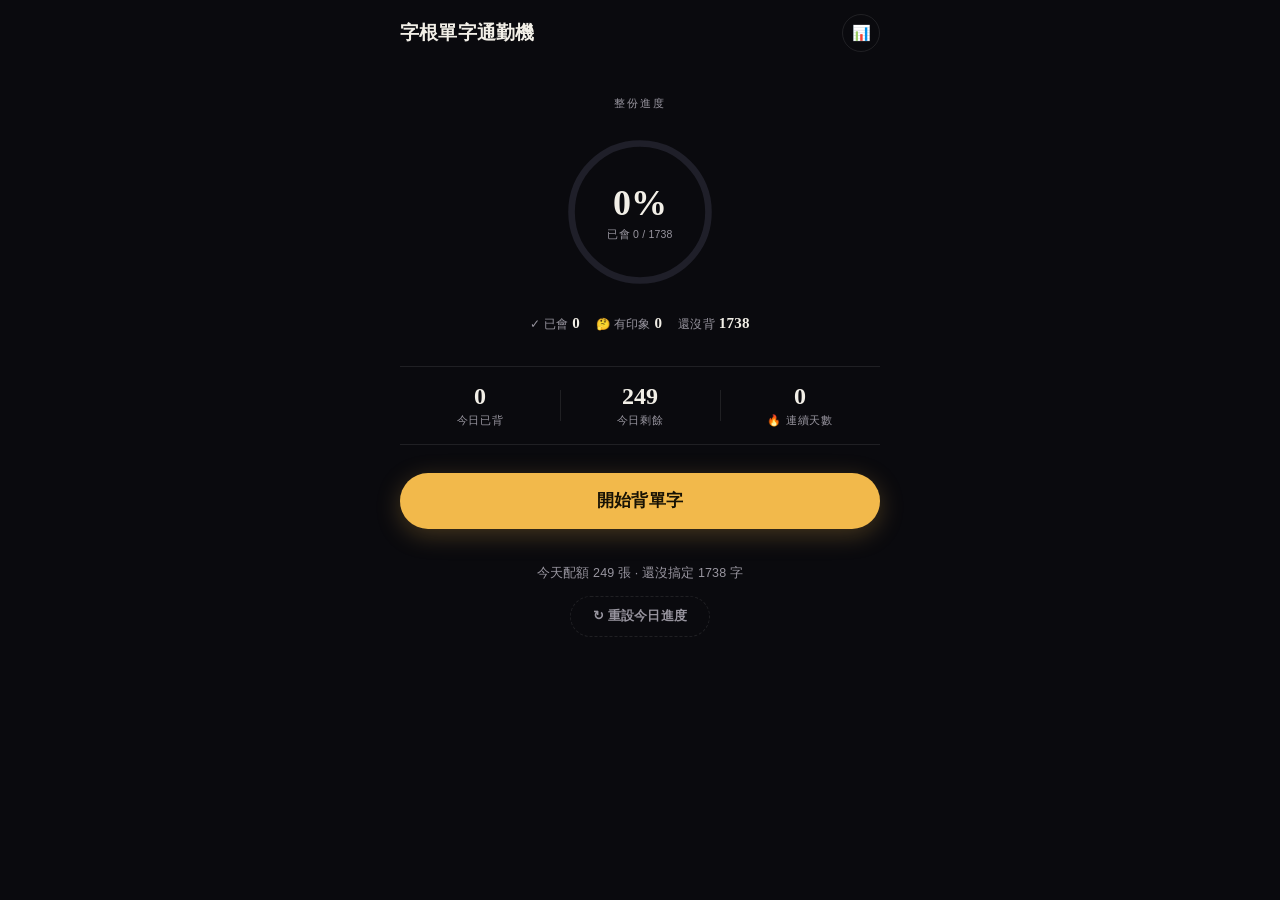
==== index.html @ 5669bf94 "背面版面回歸原本順序:字根→記憶法→意思→例句→同義詞 上兩個 commit(5f24b6f、8478c46)把例句挪到意思前面想做「先猜再看」, 但改完使用者覺得版面不好看,要求整個排版退回去。回退" ====
<!DOCTYPE html>
<html lang="zh-Hant">
<head>
<meta charset="UTF-8">
<meta name="viewport" content="width=device-width, initial-scale=1, viewport-fit=cover, maximum-scale=1">
<meta name="theme-color" content="#0f1115">
<title>字根單字通勤機</title>
<link rel="manifest" href="manifest.json">
<link rel="icon" href="icon-192.png">
<link rel="apple-touch-icon" href="apple-touch-icon.png">
<meta name="apple-mobile-web-app-capable" content="yes">
<meta name="apple-mobile-web-app-status-bar-style" content="black-translucent">
<meta name="apple-mobile-web-app-title" content="單字通勤機">
<link rel="stylesheet" href="style.css">
</head>
<body>

<div id="app">

  <!-- HOME -->
  <section id="view-home" class="view active">
    <header class="topbar">
      <div class="brand">字根單字通勤機</div>
      <button id="btn-stats" class="icon-btn" title="統計">📊</button>
    </header>

    <div class="home-hero">
      <div class="hero-label">整份進度</div>
      <div class="progress-ring-wrap">
        <svg viewBox="0 0 120 120" class="progress-ring">
          <circle cx="60" cy="60" r="52" class="ring-bg"/>
          <circle cx="60" cy="60" r="52" class="ring-fg2" id="ring-fg2"/>
          <circle cx="60" cy="60" r="52" class="ring-fg" id="ring-fg"/>
        </svg>
        <div class="ring-label">
          <div id="ring-pct">0%</div>
          <div class="ring-small" id="ring-count">已會 0 / 0</div>
        </div>
      </div>
      <div class="home-breakdown" id="home-breakdown"></div>
    </div>

    <div class="stat-row">
      <div class="stat-chip"><span id="stat-due">0</span><label>今日已背</label></div>
      <div class="stat-chip"><span id="stat-new">0</span><label>今日剩餘</label></div>
      <div class="stat-chip"><span id="stat-streak">0</span><label>🔥 連續天數</label></div>
    </div>

    <button id="btn-start-session" class="cta-btn">開始背單字</button>

    <div class="home-foot">
      <div class="home-quota-note" id="home-quota-note">—</div>
      <button id="btn-new-day" class="ghost-btn">↻ 重設今日進度</button>
    </div>
  </section>

  <!-- FLASHCARD SESSION -->
  <section id="view-session" class="view">
    <header class="topbar">
      <button id="btn-exit-session" class="icon-btn">✕</button>
      <div class="session-progress-mid">
        <div class="session-progress-bar"><div id="session-progress-fill"></div></div>
        <div class="session-progress-label">
          <span id="session-progress-count">0 / 0</span>
          <span id="session-progress-pct">0%</span>
        </div>
      </div>
      <button id="btn-session-settings" class="icon-btn" title="設定" aria-label="設定">
        <svg viewBox="0 0 24 24" width="15" height="15" fill="none" stroke="currentColor" stroke-width="2" stroke-linecap="round"><path d="M3.5 7h11M3.5 12h6M3.5 17h13"/><circle cx="18" cy="7" r="2.3"/><circle cx="13" cy="12" r="2.3"/><circle cx="20.5" cy="17" r="2.3"/></svg>
      </button>
    </header>

    <div id="session-panel" class="session-panel" hidden>
      <div class="sp-head">卡片</div>
      <div class="sp-row"><span class="sp-label">翻卡先看背面</span>
        <button id="panel-flip" class="switch" role="switch" aria-checked="false"><span class="switch-knob"></span></button></div>
      <div class="sp-divider"></div>
      <div class="sp-head">要出現的分類</div>
      <div class="sp-row"><span class="sp-label">還沒背</span>
        <button id="panel-show-new" class="switch" role="switch" aria-checked="true"><span class="switch-knob"></span></button></div>
      <div class="sp-row"><span class="sp-label">🤔 有印象</span>
        <button id="panel-show-impress" class="switch" role="switch" aria-checked="true"><span class="switch-knob"></span></button></div>
      <div class="sp-row"><span class="sp-label">✓ 已會</span>
        <button id="panel-show-known" class="switch" role="switch" aria-checked="false"><span class="switch-knob"></span></button></div>
    </div>

    <div class="card-stage">
      <div id="card-swiper">
      <div id="flashcard" class="flashcard">
        <div class="card-face card-front">
          <div class="card-word" id="card-word"></div>
          <div class="card-front-example" id="card-front-example"></div>
          <div class="card-hint">點卡片看解答 · 上滑看下一個</div>
        </div>
        <div class="card-face card-back">
          <div class="card-back-inner">
            <div class="card-word-row">
              <span class="card-word-small" id="card-word-back"></span>
              <button id="btn-speak" class="speak-mini" title="發音" aria-label="發音">
                <svg viewBox="0 0 24 24" aria-hidden="true"><path d="M4 9.5h3.2L12 5.2v13.6L7.2 14.5H4z"/><path d="M15.6 8.8a4.4 4.4 0 0 1 0 6.4M18.2 6.2a8 8 0 0 1 0 11.6"/></svg>
              </button>
            </div>
            <div class="card-root-back" id="card-root-back"></div>
            <div class="card-hook" id="card-mnemonic"></div>
            <div class="card-zh" id="card-zh"></div>
            <div class="card-section" id="card-example-wrap">
              <div class="card-label">例句</div>
              <div id="card-example" class="card-example"></div>
            </div>
            <div class="card-section" id="card-syn-wrap">
              <div class="card-label">同義詞</div>
              <div id="card-syn" class="card-syn"></div>
            </div>
          </div>
        </div>
      </div>
      </div>
      <div class="action-stack">
        <button id="btn-impress" class="action-btn" title="有印象,但不確定會不會忘"><span class="action-ico">🤔</span><span class="action-label">有印象</span></button>
        <button id="btn-archive" class="action-btn" title="已經會了"><span class="action-ico">✓</span><span class="action-label">已會</span></button>
      </div>
    </div>
  </section>

  <!-- SESSION COMPLETE -->
  <section id="view-done" class="view">
    <div class="done-stage">
      <div class="done-emoji">🎉</div>
      <div class="done-title">這回合完成！</div>
      <div class="done-stats" id="done-stats"></div>
      <button id="btn-done-next" class="cta-btn" style="display:none">繼續下一批</button>
      <button id="btn-done-home" class="secondary-btn" style="max-width:200px">回首頁</button>
    </div>
  </section>

  <!-- STATS -->
  <section id="view-stats" class="view">
    <header class="topbar">
      <button id="btn-exit-stats" class="icon-btn">✕</button>
      <div class="brand">統計</div>
      <div style="width:32px"></div>
    </header>
    <div class="stats-body">
      <div class="stats-grid" id="stats-grid"></div>

      <h3>單字卡要出現哪幾類</h3>
      <p class="stats-note">關掉的那一類背卡時不會出現，進度條的分母也只算開著的字。隨時可以再打開，分類不會消失。</p>
      <div class="setting-row">
        <div class="setting-text">
          <div class="setting-title">還沒背 <span class="tier-count" id="count-new">0</span></div>
          <div class="setting-sub">完全還沒記起來的字</div>
        </div>
        <button id="toggle-show-new" class="switch" role="switch" aria-checked="true"><span class="switch-knob"></span></button>
      </div>
      <div class="setting-row">
        <div class="setting-text">
          <div class="setting-title">🤔 有印象 <span class="tier-count" id="count-impress">0</span></div>
          <div class="setting-sub">短期記得，但不確定會不會忘</div>
        </div>
        <button id="toggle-show-impress" class="switch" role="switch" aria-checked="true"><span class="switch-knob"></span></button>
      </div>
      <div class="setting-row">
        <div class="setting-text">
          <div class="setting-title">✓ 已會 <span class="tier-count" id="count-known">0</span></div>
          <div class="setting-sub">已經穩了，平常不用再看</div>
        </div>
        <button id="toggle-show-known" class="switch" role="switch" aria-checked="false"><span class="switch-knob"></span></button>
      </div>

      <h3>單字搜尋・改分類</h3>
      <p class="stats-note">打單字、中文意思或字根都可以找。點右邊的標籤改分類。</p>
      <input type="search" id="word-search" class="sync-input" placeholder="搜尋單字 / 中文 / 字根" style="width:100%;margin:10px 0 12px;">
      <div class="tier-filter" id="tier-filter">
        <button class="tier-chip active" data-tier="all">全部</button>
        <button class="tier-chip" data-tier="3">還沒背</button>
        <button class="tier-chip" data-tier="2">🤔 有印象</button>
        <button class="tier-chip" data-tier="1">✓ 已會</button>
      </div>
      <div id="search-list" class="archived-list"></div>

      <h3>偏好設定</h3>
      <div class="setting-row">
        <div class="setting-text">
          <div class="setting-title">卡片預設看背面</div>
          <div class="setting-sub">開啟後翻卡直接看到中文/定義，不用先點正面</div>
        </div>
        <button id="toggle-default-flip" class="switch" role="switch" aria-checked="false"><span class="switch-knob"></span></button>
      </div>
      <div class="setting-row">
        <div class="setting-text">
          <div class="setting-title">隨機順序</div>
          <div class="setting-sub">複習輪建議開啟：打亂出卡順序，避免靠「上一張是什麼」的位置記憶</div>
        </div>
        <button id="toggle-shuffle" class="switch" role="switch" aria-checked="false"><span class="switch-knob"></span></button>
      </div>

      <h3>跨裝置同步</h3>
      <p class="stats-note" id="sync-status">尚未連接。連接後手機和電腦會自動同步同一份進度。</p>
      <div id="sync-connect-box">
        <p class="stats-note">
          用你的 GitHub 帳號建立一個私人 Gist 當作同步空間：
          <a href="https://github.com/settings/tokens/new?description=LilyGRE%20Vocab%20Sync&scopes=gist" target="_blank" rel="noopener">點此建立權限僅限「gist」的 Token</a>，
          複製後貼在下面。
        </p>
        <div class="backup-row">
          <input type="password" id="sync-token-input" placeholder="貼上 GitHub Token（ghp_ 開頭）" class="sync-input">
          <button id="btn-sync-connect" class="secondary-btn">連接</button>
        </div>
      </div>
      <div id="sync-connected-box" style="display:none">
        <div class="backup-row">
          <button id="btn-sync-now" class="secondary-btn">🔄 立即同步</button>
          <button id="btn-sync-disconnect" class="secondary-btn">中斷連接</button>
        </div>
      </div>

      <h3>資料備份</h3>
      <p class="stats-note">沒連同步的話，進度只存在這個瀏覽器裡，換裝置前記得匯出備份。</p>
      <div class="backup-row">
        <button id="btn-export" class="secondary-btn">⬇️ 匯出進度</button>
        <button id="btn-import" class="secondary-btn">⬆️ 匯入進度</button>
        <input type="file" id="import-file" accept="application/json" hidden>
      </div>
      <button id="btn-reset" class="danger-btn">重置背誦進度（已會／有印象的分類不受影響）</button>
      <button id="btn-undo-reset" class="secondary-btn" style="display:none;margin-top:10px;">↩️ 復原上次重置</button>
    </div>
  </section>

</div>

<script src="data.js"></script>
<script src="app.js"></script>
<script>
if ('serviceWorker' in navigator) {
  window.addEventListener('load', () => {
    navigator.serviceWorker.register('sw.js').then((reg) => {
      // 每次開啟/回到前景都主動問一次「有沒有新版」,不要只靠瀏覽器自己的排程
      reg.update();
      document.addEventListener('visibilitychange', () => {
        if (document.visibilityState === 'visible') reg.update();
      });
    });
  });
  // 新的 service worker 一接管,代表已經有新版本了 —— 直接重新整理一次,
  // 讓使用者不用自己搞懂快取問題,永遠自動拿到最新版。
  let refreshedForNewSW = false;
  navigator.serviceWorker.addEventListener('controllerchange', () => {
    if (refreshedForNewSW) return;
    refreshedForNewSW = true;
    window.location.reload();
  });
}
</script>
</body>
</html>
---- style.css ----
/* ============================================================
   單字通勤機 — Editorial Dark 設計
   全螢幕滿版、襯線大字、暖金單一主色、極簡層次
   ============================================================ */
:root{
  --bg:#0a0a0e;
  --surface:#16161d;
  --surface2:#1f1f29;
  --hairline:rgba(255,255,255,.09);
  --ink:#f2efe7;
  --ink-dim:#98959f;
  --gold:#f2b94b;
  --gold-deep:#d99a26;
  --gold-soft:rgba(242,185,75,.13);
  --sage:#8fd6a8;
  --coral:#ff6d5e;
  --danger:#ff6d5e;
  --serif:ui-serif,"New York",Georgia,"Songti TC",serif;
  --sans:-apple-system,BlinkMacSystemFont,"PingFang TC","Helvetica Neue",Arial,sans-serif;
  --safe-top:env(safe-area-inset-top,0px);
  --safe-bottom:env(safe-area-inset-bottom,0px);
}
*{box-sizing:border-box;-webkit-tap-highlight-color:transparent;}
html,body{
  margin:0;padding:0;height:100%;
  background:var(--bg);
  color:var(--ink);
  font-family:var(--sans);
  overscroll-behavior:none;
  user-select:none;
}
#app{max-width:520px;margin:0 auto;min-height:100vh;display:flex;flex-direction:column;}

.view{display:none;flex-direction:column;flex:1;min-height:100vh;padding-bottom:calc(14px + var(--safe-bottom));}
.view.active{display:flex;}

/* ---------- 通用 ---------- */
.topbar{
  display:flex;align-items:center;justify-content:space-between;
  padding:calc(14px + var(--safe-top)) 20px 10px;
  gap:12px;
}
.brand{font-family:var(--serif);font-weight:700;font-size:19px;letter-spacing:.01em;}
.icon-btn{
  background:none;border:1px solid var(--hairline);color:var(--ink);
  width:38px;height:38px;border-radius:50%;font-size:15px;
  display:flex;align-items:center;justify-content:center;cursor:pointer;flex-shrink:0;
}
.icon-btn:active{background:var(--surface2);transform:scale(.92);}
.icon-btn svg{display:block;}

/* ---------- 首頁 ---------- */
.home-hero{display:flex;flex-direction:column;align-items:center;padding:34px 24px 8px;text-align:center;}
.hero-label{font-size:11px;color:var(--ink-dim);letter-spacing:.18em;text-transform:uppercase;margin-bottom:22px;}

.progress-ring-wrap{position:relative;width:158px;height:158px;}
.progress-ring{width:158px;height:158px;transform:rotate(-90deg);}
.ring-bg{fill:none;stroke:var(--surface2);stroke-width:5;}
.ring-fg,.ring-fg2{fill:none;stroke-width:5;stroke-linecap:round;
  stroke-dasharray:326.7256;stroke-dashoffset:326.7256;transition:stroke-dashoffset .6s cubic-bezier(.2,.8,.3,1);}
.ring-fg{stroke:var(--gold);}
.ring-fg2{stroke:rgba(242,185,75,.32);}          /* 已會 + 有印象 的外圈 */
.ring-label{position:absolute;inset:0;display:flex;flex-direction:column;align-items:center;justify-content:center;}
#ring-pct{font-family:var(--serif);font-size:36px;font-weight:700;}
.ring-small{font-size:10.5px;color:var(--ink-dim);margin-top:4px;letter-spacing:.02em;font-variant-numeric:tabular-nums;}

.home-breakdown{
  display:flex;flex-wrap:wrap;justify-content:center;gap:8px 16px;
  margin-top:24px;font-size:11.5px;color:var(--ink-dim);letter-spacing:.02em;
}
.home-breakdown span{white-space:nowrap;}
.home-breakdown b{font-family:var(--serif);font-size:15px;font-weight:700;color:var(--ink);margin-left:4px;}

.home-foot{padding:24px 20px 10px;text-align:center;}
.home-quota-note{font-size:12.5px;color:var(--ink-dim);margin-bottom:14px;letter-spacing:.01em;}

.stat-row{
  display:flex;margin:26px 20px 4px;padding:16px 0;
  border-top:1px solid var(--hairline);border-bottom:1px solid var(--hairline);
}
.stat-chip{flex:1;text-align:center;position:relative;}
.stat-chip + .stat-chip::before{
  content:'';position:absolute;left:0;top:15%;bottom:15%;width:1px;background:var(--hairline);
}
.stat-chip span{display:block;font-family:var(--serif);font-size:24px;font-weight:700;}
.stat-chip label{font-size:11px;color:var(--ink-dim);letter-spacing:.06em;}

.cta-btn{
  margin:24px 20px 12px;padding:17px;border:none;border-radius:999px;
  background:var(--gold);
  color:#171204;font-size:16.5px;font-weight:800;letter-spacing:.02em;cursor:pointer;
  box-shadow:0 6px 24px rgba(242,185,75,.25);
}
.cta-btn:active{transform:scale(.98);background:var(--gold-deep);}

.secondary-btn{
  flex:1;padding:13px 8px;border-radius:999px;border:1px solid var(--hairline);
  background:none;color:var(--ink);font-size:13.5px;font-weight:600;cursor:pointer;
}
.secondary-btn:active{background:var(--surface2);}

.ghost-btn{
  display:inline-block;padding:11px 22px;
  background:none;border:1px dashed var(--hairline);border-radius:999px;
  color:var(--ink-dim);font-size:12.5px;font-weight:600;letter-spacing:.02em;cursor:pointer;
}
.ghost-btn:active{background:var(--surface);color:var(--ink);}

/* ---------- 學習畫面(全螢幕滿版) ---------- */
.session-progress-mid{flex:1;display:flex;flex-direction:column;gap:6px;}
.session-progress-bar{width:100%;height:3px;background:var(--surface2);border-radius:2px;overflow:hidden;}
#session-progress-fill{height:100%;width:0;background:var(--gold);border-radius:2px;transition:width .4s cubic-bezier(.2,.8,.3,1);}
.session-progress-label{display:flex;justify-content:space-between;font-size:11px;font-weight:700;color:var(--ink-dim);letter-spacing:.08em;}
#session-progress-pct{color:var(--gold);}

/* 背卡頁右上角設定面板 */
.session-panel{
  position:absolute;z-index:30;
  top:calc(10px + var(--safe-top) + 40px);right:14px;width:238px;
  padding:6px 15px 12px;
  background:var(--surface2);border:1px solid var(--hairline);border-radius:16px;
  box-shadow:0 18px 44px rgba(0,0,0,.55);
}
.session-panel .sp-head{
  font-size:9.5px;color:var(--ink-dim);letter-spacing:.16em;text-transform:uppercase;
  font-weight:700;margin:11px 0 1px;
}
.session-panel .sp-row{
  display:flex;align-items:center;justify-content:space-between;gap:12px;padding:9px 0;
}
.session-panel .sp-label{font-size:13.5px;font-weight:600;}
.session-panel .sp-divider{height:1px;background:var(--hairline);margin:5px 0;}
.session-panel .switch{width:42px;height:25px;}
.session-panel .switch-knob{width:19px;height:19px;}
.session-panel .switch[aria-checked="true"] .switch-knob{transform:translateX(17px);}

.card-stage{flex:1;display:flex;align-items:stretch;justify-content:center;padding:0;overflow:hidden;position:relative;}
#card-swiper{
  flex:1;display:flex;align-items:stretch;justify-content:center;perspective:1600px;
  will-change:transform,opacity;
}
.flashcard{
  width:100%;min-height:0;position:relative;
  transform-style:preserve-3d;transition:transform .5s cubic-bezier(.4,.2,.2,1);
  cursor:pointer;
}
.flashcard.flipped{transform:rotateY(180deg);}
.card-face{
  position:absolute;inset:0;padding:28px 26px;
  backface-visibility:hidden;display:flex;flex-direction:column;
  background:var(--bg);
}

/* 正面:單字 + 一句英文例句(先自己回想) */
.card-front{align-items:center;justify-content:center;text-align:center;padding:28px 30px;}
.card-word{
  font-family:var(--serif);font-size:52px;font-weight:700;
  line-height:1.08;letter-spacing:-.015em;overflow-wrap:anywhere;max-width:100%;
}
/* 例句要跟單字對齊置中,左右留一樣的邊(右邊不能為了閃按鈕多推,會歪) */
.card-front-example{
  margin:24px auto 0;max-width:330px;
  font-size:15.5px;line-height:1.75;color:#b0aca4;
  letter-spacing:.005em;text-wrap:balance;
}
.ex-target{
  color:var(--ink);font-weight:600;text-decoration:none;
  border-bottom:1.5px solid var(--gold);padding-bottom:1px;
}
.card-hint{position:absolute;bottom:22px;left:0;right:0;color:var(--ink-dim);font-size:11px;opacity:.65;letter-spacing:.05em;}

/* 背面:條目排版 */
.card-back{transform:rotateY(180deg);overflow-y:auto;align-items:stretch;justify-content:flex-start;-webkit-overflow-scrolling:touch;}
.card-back-inner{margin:auto 0;width:100%;padding-right:56px;}
/* 單字 + 小喇叭並排,只唸這個字 */
.card-word-row{display:flex;align-items:center;gap:10px;margin-bottom:8px;}
.card-word-small{font-family:var(--serif);font-size:34px;font-weight:700;letter-spacing:-.01em;}
.speak-mini{
  flex-shrink:0;width:30px;height:30px;padding:0;border-radius:50%;
  background:none;border:1px solid var(--hairline);color:var(--ink-dim);
  display:flex;align-items:center;justify-content:center;cursor:pointer;
  transition:color .15s,border-color .15s;
}
.speak-mini svg{width:15px;height:15px;fill:none;stroke:currentColor;stroke-width:1.9;stroke-linecap:round;stroke-linejoin:round;}
.speak-mini:active{color:var(--gold);border-color:var(--gold);transform:scale(.88);}
/* 字根:金色一行 + 底下一行淡色註解。原本包成藥丸狀,字根一長就撐成兩行很笨重 */
.card-root-back{margin-bottom:20px;}
.card-root-back b{
  display:block;font-size:12.5px;font-weight:700;
  letter-spacing:.14em;color:var(--gold);text-transform:uppercase;
}
.card-root-back span{
  display:block;margin-top:3px;font-size:12px;color:var(--ink-dim);letter-spacing:.02em;
}
.card-hook{
  font-size:18.5px;line-height:1.6;color:var(--gold);font-weight:600;
  border-left:3px solid var(--gold);
  padding:4px 0 4px 14px;margin-bottom:18px;
}
.card-zh{font-size:22px;line-height:1.5;font-weight:800;margin-bottom:16px;}
.card-section{margin-bottom:15px;}
.card-label{font-size:10.5px;color:var(--ink-dim);font-weight:700;letter-spacing:.16em;text-transform:uppercase;margin-bottom:6px;}
.card-example{font-size:14.5px;line-height:1.75;color:#c9c5bc;}
.card-example .ex-en{display:block;}
.card-example .ex-zh{display:block;margin-top:5px;font-size:13px;color:var(--ink-dim);line-height:1.7;}
.card-example .ex-en + .ex-zh + .ex-en{margin-top:14px;}
.card-syn{display:flex;flex-wrap:wrap;gap:7px;}
.syn-chip{
  font-size:12.5px;font-weight:600;color:var(--ink);
  border:1px solid var(--hairline);background:var(--surface);
  padding:5px 12px;border-radius:999px;
}
/* IG 式右下角動作按鈕 */
.action-stack{
  position:absolute;right:18px;bottom:24px;z-index:6;
  display:flex;flex-direction:column;gap:13px;
}
.action-btn{
  width:56px;height:56px;border-radius:50%;
  background:rgba(255,255,255,.07);
  backdrop-filter:blur(12px);-webkit-backdrop-filter:blur(12px);
  border:1px solid var(--hairline);
  color:var(--ink);cursor:pointer;
  display:flex;flex-direction:column;align-items:center;justify-content:center;gap:1px;
}
.action-btn:active{transform:scale(.86);}
.action-ico{font-size:20px;line-height:1.1;}
.action-label{font-size:9px;font-weight:700;color:var(--ink-dim);}
/* 標成該分類時整顆亮起來,再按一次可以退回「還沒背」 */
#btn-archive.on{background:var(--gold);border-color:var(--gold);}
#btn-archive.on .action-ico{color:#171204;font-weight:900;}
#btn-archive.on .action-label{color:rgba(23,18,4,.75);}
#btn-impress.on{background:var(--sage);border-color:var(--sage);}
#btn-impress.on .action-label{color:rgba(8,32,18,.8);}

/* ---------- 完成 ---------- */
.done-stage{flex:1;display:flex;flex-direction:column;align-items:center;justify-content:center;text-align:center;padding:24px;gap:10px;}
.done-emoji{font-size:52px;}
.done-title{font-family:var(--serif);font-size:28px;font-weight:700;}
.done-stats{color:var(--ink-dim);font-size:14.5px;line-height:1.7;margin-bottom:14px;}

/* ---------- 統計 ---------- */
.stats-body{padding:0 20px 34px;}
.stats-grid{display:grid;grid-template-columns:1fr 1fr;gap:10px;margin:12px 0 8px;}
.stats-grid .stat-chip{
  background:var(--surface);border-radius:18px;padding:16px 8px;text-align:center;
}
.stats-grid .stat-chip + .stat-chip::before{display:none;}
.stats-body h3{
  font-size:11px;color:var(--ink-dim);margin:26px 0 10px;
  letter-spacing:.16em;text-transform:uppercase;font-weight:700;
}
.stats-note{font-size:12.5px;color:var(--ink-dim);line-height:1.6;}

.archived-list{display:flex;flex-direction:column;margin-bottom:16px;}
.archived-empty{font-size:12.5px;color:var(--ink-dim);padding:6px 2px 14px;}

/* 單字搜尋 / 分類管理 */
.tier-count{font-size:12px;color:var(--ink-dim);font-weight:700;margin-left:4px;}
.tier-filter{display:flex;gap:7px;flex-wrap:wrap;margin-bottom:10px;}
.tier-chip{
  padding:7px 13px;border-radius:999px;border:1px solid var(--hairline);
  background:none;color:var(--ink-dim);font-size:12.5px;font-weight:700;cursor:pointer;
}
.tier-chip.active{border-color:var(--gold);color:var(--gold);background:var(--gold-soft);}
.search-row{
  display:flex;align-items:center;justify-content:space-between;gap:10px;
  padding:11px 2px;border-bottom:1px solid var(--hairline);
}
.search-row .sr-main{min-width:0;flex:1;}
.search-row .aw{font-family:var(--serif);font-weight:700;font-size:15px;display:block;}
.search-row .az{
  font-size:11.5px;color:var(--ink-dim);display:block;margin-top:2px;
  overflow:hidden;text-overflow:ellipsis;white-space:nowrap;
}
.sr-tiers{display:flex;gap:5px;flex-shrink:0;}
.tier-btn{
  padding:6px 9px;border-radius:999px;border:1px solid var(--hairline);
  background:none;color:var(--ink-dim);font-size:11px;font-weight:700;cursor:pointer;white-space:nowrap;
}
.tier-btn.on{border-color:var(--gold);color:var(--gold);background:var(--gold-soft);}

.setting-row{
  display:flex;align-items:center;justify-content:space-between;gap:14px;
  padding:15px 2px;margin-bottom:6px;border-bottom:1px solid var(--hairline);
}
.setting-title{font-size:15px;font-weight:700;}
.setting-sub{font-size:12px;color:var(--ink-dim);margin-top:3px;line-height:1.5;}
.switch{
  flex-shrink:0;width:48px;height:29px;border-radius:16px;border:none;
  background:var(--surface2);position:relative;cursor:pointer;padding:0;transition:background .2s;
}
.switch[aria-checked="true"]{background:var(--gold);}
.switch-knob{
  position:absolute;top:3px;left:3px;width:23px;height:23px;border-radius:50%;
  background:#fff;transition:transform .2s;
}
.switch[aria-checked="true"] .switch-knob{transform:translateX(19px);}

.backup-row{display:flex;gap:10px;margin:12px 0 18px;}
.sync-input{
  flex:1;min-width:0;padding:13px 16px;border-radius:999px;border:1px solid var(--hairline);
  background:var(--surface);color:var(--ink);font-size:13px;
}
.sync-input::placeholder{color:var(--ink-dim);}
#sync-status.ok{color:var(--sage);}
#sync-status.err{color:var(--coral);}
.danger-btn{
  width:100%;padding:14px;border:1px solid rgba(255,109,94,.35);border-radius:999px;
  background:none;color:var(--coral);font-weight:700;cursor:pointer;font-size:14px;
}
a{color:var(--gold);}

@media (max-width:360px){
  .card-word{font-size:44px;}
}
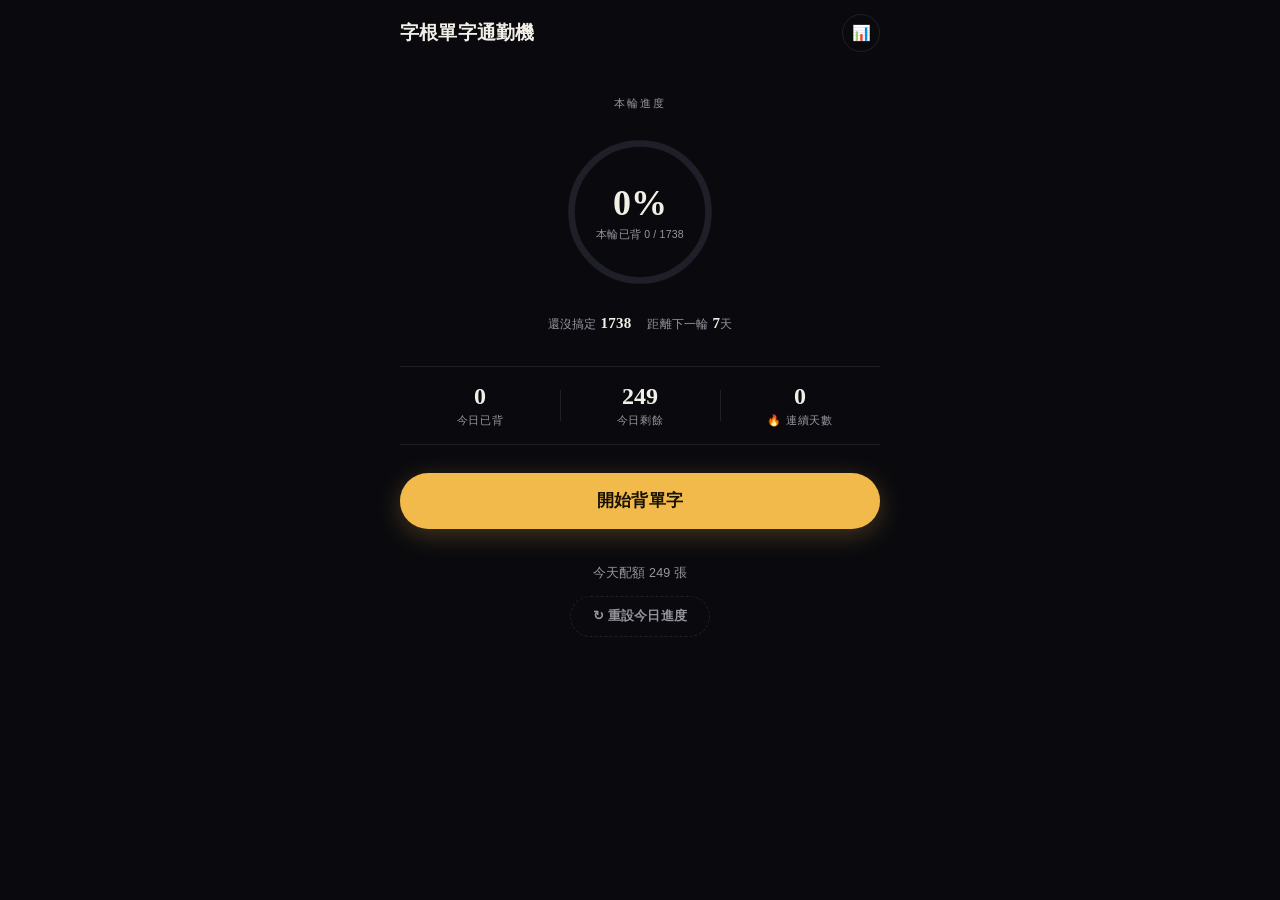
==== commit 2fee9a70: "動作鈕改置底置中(拿掉左手模式設定);首頁圓環改成本輪進度 1. 操作鈕不需要設定就兩隻手都能用 上一版加了「左手單手模式」開關,使用者這次直接要求拿掉 —— 不想為了 單手操作特別去設定。改成動作鈕" ====
--- a/index.html
+++ b/index.html
@@ -25,16 +25,15 @@
     </header>
 
     <div class="home-hero">
-      <div class="hero-label">整份進度</div>
+      <div class="hero-label">本輪進度</div>
       <div class="progress-ring-wrap">
         <svg viewBox="0 0 120 120" class="progress-ring">
           <circle cx="60" cy="60" r="52" class="ring-bg"/>
-          <circle cx="60" cy="60" r="52" class="ring-fg2" id="ring-fg2"/>
           <circle cx="60" cy="60" r="52" class="ring-fg" id="ring-fg"/>
         </svg>
         <div class="ring-label">
           <div id="ring-pct">0%</div>
-          <div class="ring-small" id="ring-count">已會 0 / 0</div>
+          <div class="ring-small" id="ring-count">本輪已背 0 / 0</div>
         </div>
       </div>
       <div class="home-breakdown" id="home-breakdown"></div>
@@ -193,7 +192,6 @@
         </div>
         <button id="toggle-shuffle" class="switch" role="switch" aria-checked="false"><span class="switch-knob"></span></button>
       </div>
-
       <h3>跨裝置同步</h3>
       <p class="stats-note" id="sync-status">尚未連接。連接後手機和電腦會自動同步同一份進度。</p>
       <div id="sync-connect-box">
--- a/style.css
+++ b/style.css
@@ -56,10 +56,8 @@
 .progress-ring-wrap{position:relative;width:158px;height:158px;}
 .progress-ring{width:158px;height:158px;transform:rotate(-90deg);}
 .ring-bg{fill:none;stroke:var(--surface2);stroke-width:5;}
-.ring-fg,.ring-fg2{fill:none;stroke-width:5;stroke-linecap:round;
+.ring-fg{fill:none;stroke-width:5;stroke-linecap:round;stroke:var(--gold);
   stroke-dasharray:326.7256;stroke-dashoffset:326.7256;transition:stroke-dashoffset .6s cubic-bezier(.2,.8,.3,1);}
-.ring-fg{stroke:var(--gold);}
-.ring-fg2{stroke:rgba(242,185,75,.32);}          /* 已會 + 有印象 的外圈 */
 .ring-label{position:absolute;inset:0;display:flex;flex-direction:column;align-items:center;justify-content:center;}
 #ring-pct{font-family:var(--serif);font-size:36px;font-weight:700;}
 .ring-small{font-size:10.5px;color:var(--ink-dim);margin-top:4px;letter-spacing:.02em;font-variant-numeric:tabular-nums;}
@@ -167,11 +165,12 @@
   color:var(--ink);font-weight:600;text-decoration:none;
   border-bottom:1.5px solid var(--gold);padding-bottom:1px;
 }
-.card-hint{position:absolute;bottom:22px;left:0;right:0;color:var(--ink-dim);font-size:11px;opacity:.65;letter-spacing:.05em;}
+/* 提示文字擺在操作鈕上方,兩個都置中,不會疊在一起 */
+.card-hint{position:absolute;bottom:98px;left:0;right:0;color:var(--ink-dim);font-size:11px;opacity:.65;letter-spacing:.05em;}
 
 /* 背面:條目排版 */
 .card-back{transform:rotateY(180deg);overflow-y:auto;align-items:stretch;justify-content:flex-start;-webkit-overflow-scrolling:touch;}
-.card-back-inner{margin:auto 0;width:100%;padding-right:56px;}
+.card-back-inner{margin:auto 0;width:100%;padding-bottom:104px;}
 /* 單字 + 小喇叭並排,只唸這個字 */
 .card-word-row{display:flex;align-items:center;gap:10px;margin-bottom:8px;}
 .card-word-small{font-family:var(--serif);font-size:34px;font-weight:700;letter-spacing:-.01em;}
@@ -210,10 +209,10 @@
   border:1px solid var(--hairline);background:var(--surface);
   padding:5px 12px;border-radius:999px;
 }
-/* IG 式右下角動作按鈕 */
+/* 動作鈕置底置中,不管左右手單手拿都同樣按得到,不用特別設定 */
 .action-stack{
-  position:absolute;right:18px;bottom:24px;z-index:6;
-  display:flex;flex-direction:column;gap:13px;
+  position:absolute;left:0;right:0;bottom:22px;z-index:6;
+  display:flex;flex-direction:row;justify-content:center;gap:22px;
 }
 .action-btn{
   width:56px;height:56px;border-radius:50%;
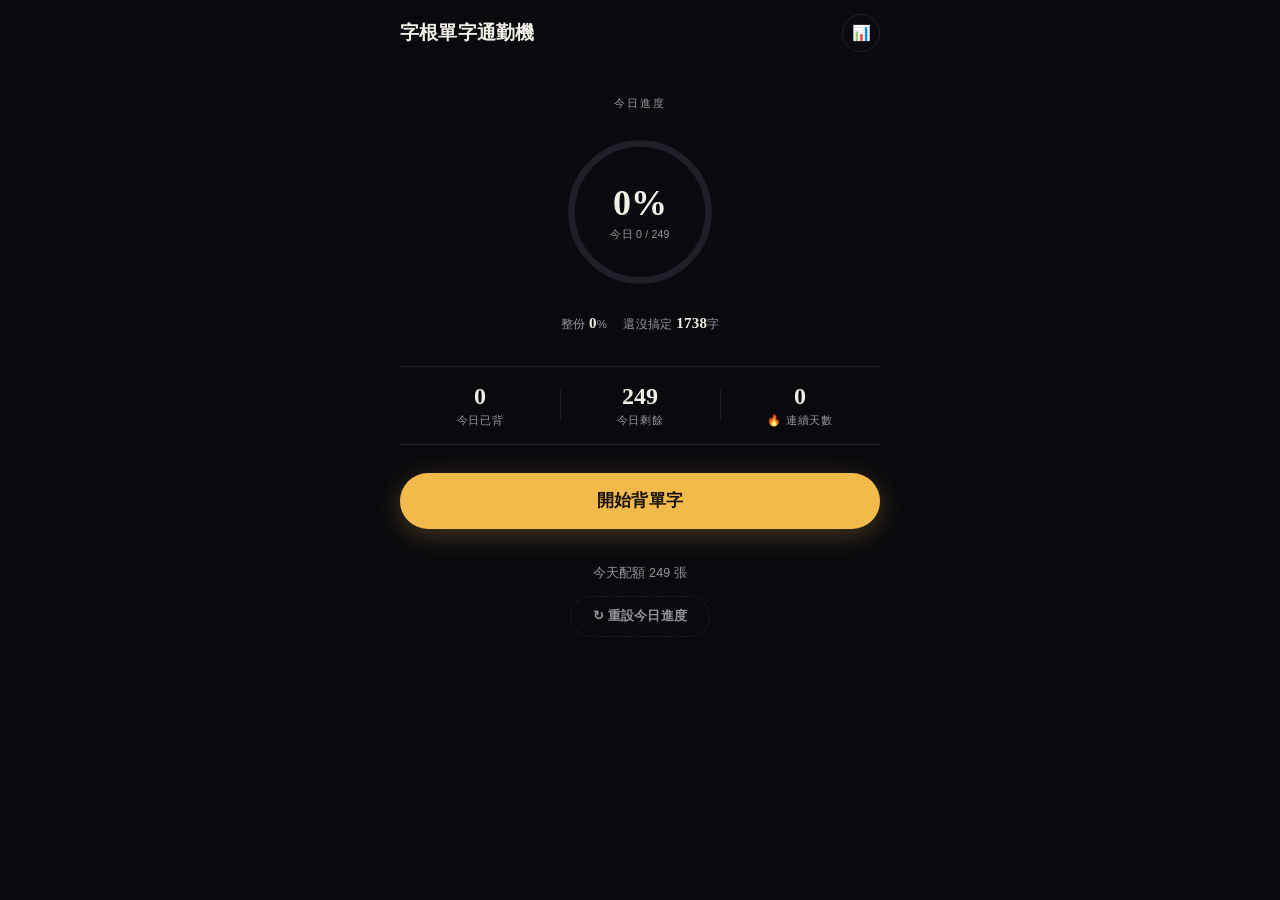
==== commit 5b372473: "首頁圓環跟背卡頁進度條都改回今日份;整份進度縮成一小條 - 背卡頁頂端進度條:今日已背 / 今天配額(todayStats),不是整份位置 - 首頁大圓圈:一樣今日份(todayStats),labe" ====
--- a/index.html
+++ b/index.html
@@ -25,7 +25,7 @@
     </header>
 
     <div class="home-hero">
-      <div class="hero-label">本輪進度</div>
+      <div class="hero-label">今日進度</div>
       <div class="progress-ring-wrap">
         <svg viewBox="0 0 120 120" class="progress-ring">
           <circle cx="60" cy="60" r="52" class="ring-bg"/>
@@ -33,7 +33,7 @@
         </svg>
         <div class="ring-label">
           <div id="ring-pct">0%</div>
-          <div class="ring-small" id="ring-count">本輪已背 0 / 0</div>
+          <div class="ring-small" id="ring-count">今日 0 / 0</div>
         </div>
       </div>
       <div class="home-breakdown" id="home-breakdown"></div>
@@ -87,11 +87,13 @@
       <div id="card-swiper">
       <div id="flashcard" class="flashcard">
         <div class="card-face card-front">
+          <div class="tier-badge"></div>
           <div class="card-word" id="card-word"></div>
           <div class="card-front-example" id="card-front-example"></div>
           <div class="card-hint">點卡片看解答 · 上滑看下一個</div>
         </div>
         <div class="card-face card-back">
+          <div class="tier-badge"></div>
           <div class="card-back-inner">
             <div class="card-word-row">
               <span class="card-word-small" id="card-word-back"></span>
@@ -115,8 +117,18 @@
       </div>
       </div>
       <div class="action-stack">
-        <button id="btn-impress" class="action-btn" title="有印象,但不確定會不會忘"><span class="action-ico">🤔</span><span class="action-label">有印象</span></button>
-        <button id="btn-archive" class="action-btn" title="已經會了"><span class="action-ico">✓</span><span class="action-label">已會</span></button>
+        <button id="btn-impress" class="action-btn" title="有印象,但不確定會不會忘">
+          <span class="action-circle">
+            <svg viewBox="0 0 24 24" aria-hidden="true"><path d="M7 4.5h9a1 1 0 0 1 1 1V20l-5.5-4-5.5 4V5.5a1 1 0 0 1 1-1z"/></svg>
+          </span>
+          <span class="action-label">有印象</span>
+        </button>
+        <button id="btn-archive" class="action-btn" title="已經會了">
+          <span class="action-circle">
+            <svg viewBox="0 0 24 24" aria-hidden="true"><path d="M5 12.5l4.5 4.5L19 7"/></svg>
+          </span>
+          <span class="action-label">已會</span>
+        </button>
       </div>
     </div>
   </section>
--- a/style.css
+++ b/style.css
@@ -145,7 +145,7 @@
 .flashcard.flipped{transform:rotateY(180deg);}
 .card-face{
   position:absolute;inset:0;padding:28px 26px;
-  backface-visibility:hidden;display:flex;flex-direction:column;
+  -webkit-backface-visibility:hidden;backface-visibility:hidden;display:flex;flex-direction:column;
   background:var(--bg);
 }
 
@@ -166,11 +166,23 @@
   border-bottom:1.5px solid var(--gold);padding-bottom:1px;
 }
 /* 提示文字擺在操作鈕上方,兩個都置中,不會疊在一起 */
-.card-hint{position:absolute;bottom:98px;left:0;right:0;color:var(--ink-dim);font-size:11px;opacity:.65;letter-spacing:.05em;}
+.card-hint{position:absolute;bottom:112px;left:0;right:0;color:var(--ink-dim);font-size:11px;opacity:.65;letter-spacing:.05em;}
+
+/* 分類標籤:卡片左上角一個純色小長條,一眼看出這張卡現在是哪一類,
+   「還沒背」不顯示(維持乾淨)。故意不放文字 —— 背面翻過去時 iOS Safari
+   的 backface-visibility 有時會透出一點鏡像殘影,純色色塊鏡像看起來
+   還是同一塊顏色,文字鏡像就會變成看得出來的反字,很明顯很醜。 */
+.tier-badge{
+  position:absolute;top:28px;left:26px;z-index:2;
+  width:26px;height:6px;border-radius:3px;
+  display:none;background:transparent;
+}
+#flashcard.tier-impress .tier-badge{display:block;background:var(--sage);}
+#flashcard.tier-known .tier-badge{display:block;background:var(--gold);}
 
 /* 背面:條目排版 */
 .card-back{transform:rotateY(180deg);overflow-y:auto;align-items:stretch;justify-content:flex-start;-webkit-overflow-scrolling:touch;}
-.card-back-inner{margin:auto 0;width:100%;padding-bottom:104px;}
+.card-back-inner{margin:auto 0;width:100%;padding-bottom:110px;}
 /* 單字 + 小喇叭並排,只唸這個字 */
 .card-word-row{display:flex;align-items:center;gap:10px;margin-bottom:8px;}
 .card-word-small{font-family:var(--serif);font-size:34px;font-weight:700;letter-spacing:-.01em;}
@@ -215,22 +227,30 @@
   display:flex;flex-direction:row;justify-content:center;gap:22px;
 }
 .action-btn{
-  width:56px;height:56px;border-radius:50%;
-  background:rgba(255,255,255,.07);
+  background:none;border:none;padding:0;cursor:pointer;
+  display:flex;flex-direction:column;align-items:center;gap:8px;
+}
+.action-circle{
+  width:50px;height:50px;border-radius:50%;
+  background:rgba(255,255,255,.045);
   backdrop-filter:blur(12px);-webkit-backdrop-filter:blur(12px);
-  border:1px solid var(--hairline);
-  color:var(--ink);cursor:pointer;
-  display:flex;flex-direction:column;align-items:center;justify-content:center;gap:1px;
-}
-.action-btn:active{transform:scale(.86);}
-.action-ico{font-size:20px;line-height:1.1;}
-.action-label{font-size:9px;font-weight:700;color:var(--ink-dim);}
-/* 標成該分類時整顆亮起來,再按一次可以退回「還沒背」 */
-#btn-archive.on{background:var(--gold);border-color:var(--gold);}
-#btn-archive.on .action-ico{color:#171204;font-weight:900;}
-#btn-archive.on .action-label{color:rgba(23,18,4,.75);}
-#btn-impress.on{background:var(--sage);border-color:var(--sage);}
-#btn-impress.on .action-label{color:rgba(8,32,18,.8);}
+  border:1px solid var(--hairline);color:var(--ink-dim);
+  display:flex;align-items:center;justify-content:center;
+  transition:background .18s,border-color .18s,color .18s;
+}
+.action-circle svg{
+  width:19px;height:19px;fill:none;stroke:currentColor;
+  stroke-width:1.7;stroke-linecap:round;stroke-linejoin:round;
+}
+.action-btn:active .action-circle{transform:scale(.88);}
+.action-label{font-size:10px;font-weight:700;letter-spacing:.03em;color:var(--ink-dim);transition:color .18s;}
+/* 標成該分類時只留一個淡色暈染 + 描邊上色,不整顆塗死 —— 跟其他「選中」狀態
+   (day-dot.current、tier-chip.active)是同一套語言,才不會突兀。
+   再按一次可以退回「還沒背」。 */
+#btn-archive.on .action-circle{border-color:var(--gold);color:var(--gold);background:var(--gold-soft);}
+#btn-archive.on .action-label{color:var(--gold);}
+#btn-impress.on .action-circle{border-color:var(--sage);color:var(--sage);background:rgba(143,214,168,.13);}
+#btn-impress.on .action-label{color:var(--sage);}
 
 /* ---------- 完成 ---------- */
 .done-stage{flex:1;display:flex;flex-direction:column;align-items:center;justify-content:center;text-align:center;padding:24px;gap:10px;}
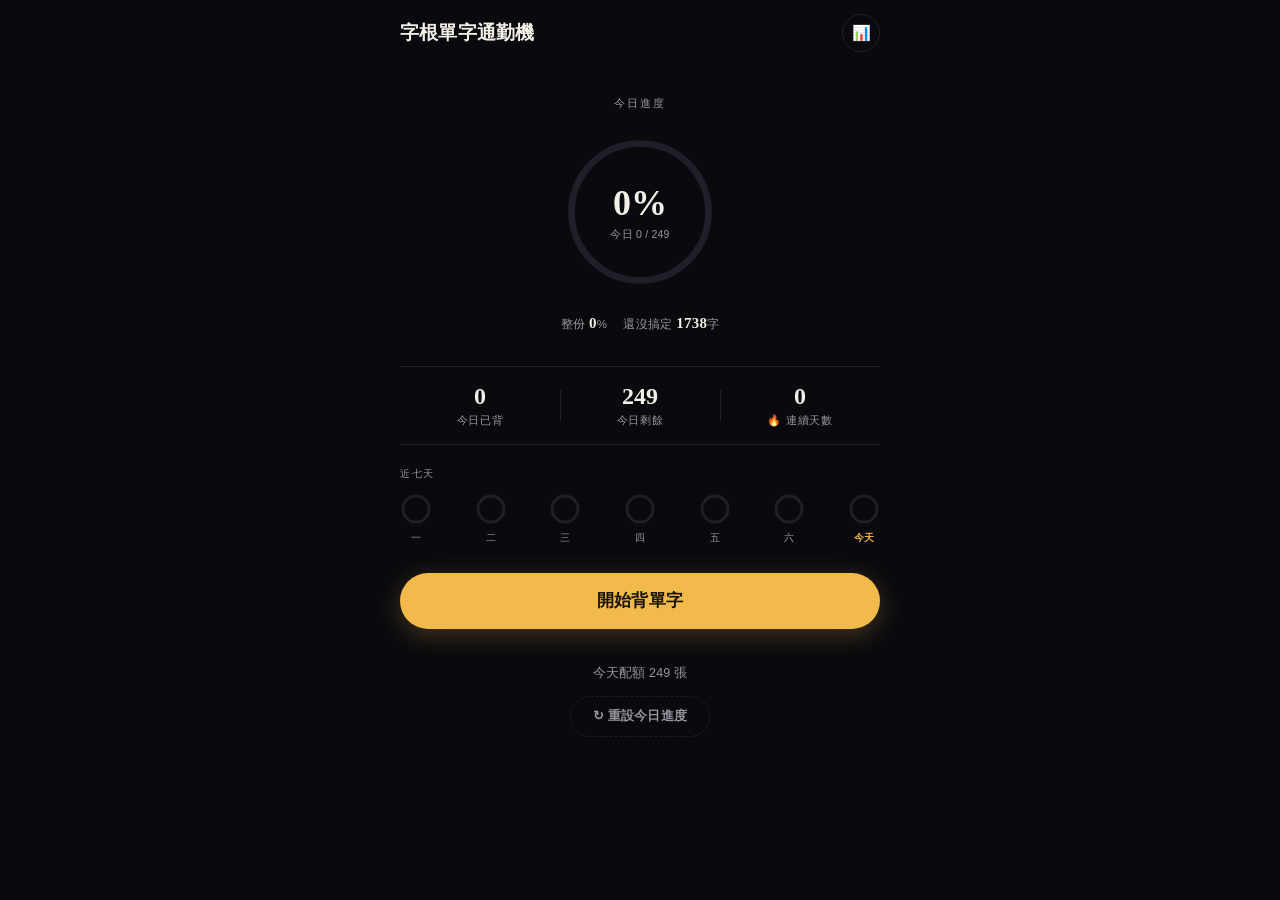
==== commit 39baa8e1: "首頁新增「近七天」:每天一個小圈,達標打勾、沒達標顯示完成比例 新增 PROGRESS.dailyHistory,記每一天的 {done, quota} 快照(只留最近 30 天)。recordDai" ====
--- a/index.html
+++ b/index.html
@@ -43,6 +43,11 @@
       <div class="stat-chip"><span id="stat-due">0</span><label>今日已背</label></div>
       <div class="stat-chip"><span id="stat-new">0</span><label>今日剩餘</label></div>
       <div class="stat-chip"><span id="stat-streak">0</span><label>🔥 連續天數</label></div>
+    </div>
+
+    <div class="week-section">
+      <div class="week-label">近七天</div>
+      <div class="week-row" id="week-strip"></div>
     </div>
 
     <button id="btn-start-session" class="cta-btn">開始背單字</button>
@@ -136,8 +141,8 @@
   <!-- SESSION COMPLETE -->
   <section id="view-done" class="view">
     <div class="done-stage">
-      <div class="done-emoji">🎉</div>
-      <div class="done-title">這回合完成！</div>
+      <div class="done-emoji" id="done-emoji">🎉</div>
+      <div class="done-title" id="done-title">今天的份量完成了！</div>
       <div class="done-stats" id="done-stats"></div>
       <button id="btn-done-next" class="cta-btn" style="display:none">繼續下一批</button>
       <button id="btn-done-home" class="secondary-btn" style="max-width:200px">回首頁</button>
--- a/style.css
+++ b/style.css
@@ -83,6 +83,25 @@
 .stat-chip span{display:block;font-family:var(--serif);font-size:24px;font-weight:700;}
 .stat-chip label{font-size:11px;color:var(--ink-dim);letter-spacing:.06em;}
 
+/* 近七天:每天一個小圈,達標打勾、沒達標就畫出完成了幾分之幾的弧 */
+.week-section{padding:18px 20px 4px;}
+.week-label{font-size:10px;color:var(--ink-dim);letter-spacing:.16em;text-transform:uppercase;margin-bottom:12px;}
+.week-row{display:flex;justify-content:space-between;}
+.week-day{display:flex;flex-direction:column;align-items:center;gap:7px;}
+.week-ring-wrap{position:relative;width:32px;height:32px;}
+.week-ring{width:32px;height:32px;transform:rotate(-90deg);}
+.week-ring-bg{fill:none;stroke:var(--surface2);stroke-width:3;}
+.week-ring-fg{
+  fill:none;stroke:var(--gold);stroke-width:3;stroke-linecap:round;
+  stroke-dasharray:81.68;transition:stroke-dashoffset .4s cubic-bezier(.2,.8,.3,1);
+}
+.week-check{
+  position:absolute;inset:0;margin:auto;width:16px;height:16px;
+  fill:none;stroke:var(--gold);stroke-width:2.6;stroke-linecap:round;stroke-linejoin:round;
+}
+.week-day-label{font-size:9.5px;color:var(--ink-dim);letter-spacing:.02em;}
+.week-day.today .week-day-label{color:var(--gold);font-weight:700;}
+
 .cta-btn{
   margin:24px 20px 12px;padding:17px;border:none;border-radius:999px;
   background:var(--gold);
@@ -257,6 +276,8 @@
 .done-emoji{font-size:52px;}
 .done-title{font-family:var(--serif);font-size:28px;font-weight:700;}
 .done-stats{color:var(--ink-dim);font-size:14.5px;line-height:1.7;margin-bottom:14px;}
+/* .secondary-btn 有 flex:1(給 .backup-row 那種橫排用),完成頁是直排會被撐很長 */
+.done-stage .secondary-btn{flex:none;}
 
 /* ---------- 統計 ---------- */
 .stats-body{padding:0 20px 34px;}
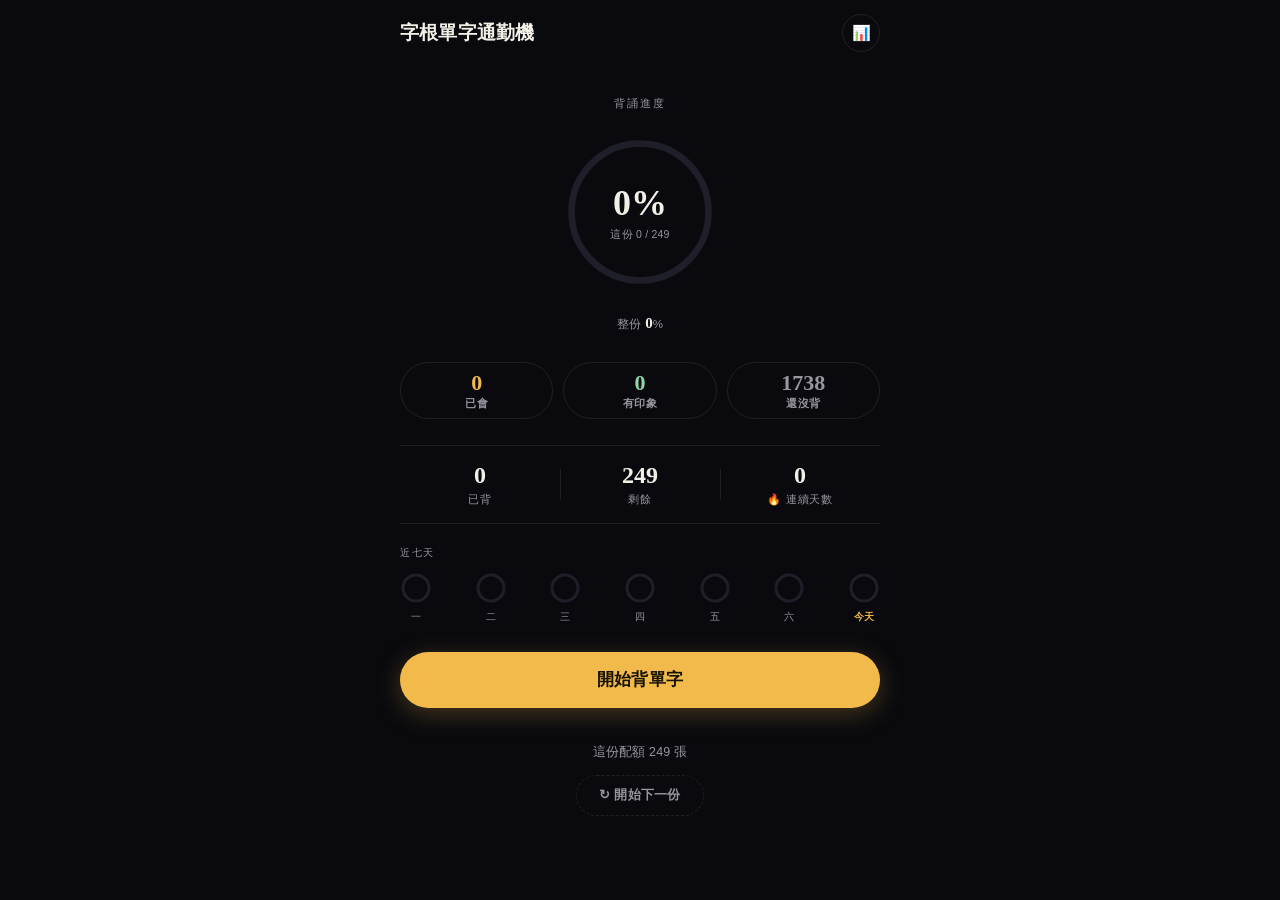
==== commit c9682334: "拿掉「每日」跟自動重設,改成手動的「一份一份」制度;首頁加三分類卡片 大改:配額不再跟日期綁在一起。  1. 配額改成即時算,不是快照 roundQuota() = quotaPool() ÷ 7,q" ====
--- a/index.html
+++ b/index.html
@@ -25,7 +25,7 @@
     </header>
 
     <div class="home-hero">
-      <div class="hero-label">今日進度</div>
+      <div class="hero-label">背誦進度</div>
       <div class="progress-ring-wrap">
         <svg viewBox="0 0 120 120" class="progress-ring">
           <circle cx="60" cy="60" r="52" class="ring-bg"/>
@@ -33,15 +33,21 @@
         </svg>
         <div class="ring-label">
           <div id="ring-pct">0%</div>
-          <div class="ring-small" id="ring-count">今日 0 / 0</div>
+          <div class="ring-small" id="ring-count">這份 0 / 0</div>
         </div>
       </div>
       <div class="home-breakdown" id="home-breakdown"></div>
     </div>
 
+    <div class="tier-row">
+      <div class="tier-chip known"><span id="home-count-known">0</span><label>已會</label></div>
+      <div class="tier-chip impress"><span id="home-count-impress">0</span><label>有印象</label></div>
+      <div class="tier-chip new"><span id="home-count-new">0</span><label>還沒背</label></div>
+    </div>
+
     <div class="stat-row">
-      <div class="stat-chip"><span id="stat-due">0</span><label>今日已背</label></div>
-      <div class="stat-chip"><span id="stat-new">0</span><label>今日剩餘</label></div>
+      <div class="stat-chip"><span id="stat-due">0</span><label>已背</label></div>
+      <div class="stat-chip"><span id="stat-new">0</span><label>剩餘</label></div>
       <div class="stat-chip"><span id="stat-streak">0</span><label>🔥 連續天數</label></div>
     </div>
 
@@ -54,7 +60,7 @@
 
     <div class="home-foot">
       <div class="home-quota-note" id="home-quota-note">—</div>
-      <button id="btn-new-day" class="ghost-btn">↻ 重設今日進度</button>
+      <button id="btn-new-day" class="ghost-btn">↻ 開始下一份</button>
     </div>
   </section>
 
@@ -144,7 +150,7 @@
       <div class="done-emoji" id="done-emoji">🎉</div>
       <div class="done-title" id="done-title">今天的份量完成了！</div>
       <div class="done-stats" id="done-stats"></div>
-      <button id="btn-done-next" class="cta-btn" style="display:none">繼續下一批</button>
+      <button id="btn-done-next" class="cta-btn" style="display:none">開始下一份</button>
       <button id="btn-done-home" class="secondary-btn" style="max-width:200px">回首頁</button>
     </div>
   </section>
--- a/style.css
+++ b/style.css
@@ -69,6 +69,17 @@
 .home-breakdown span{white-space:nowrap;}
 .home-breakdown b{font-family:var(--serif);font-size:15px;font-weight:700;color:var(--ink);margin-left:4px;}
 
+/* 三分類各有幾個字,即時更新 */
+.tier-row{display:flex;gap:10px;padding:22px 20px 0;}
+.tier-chip{
+  flex:1;text-align:center;padding:14px 6px;border-radius:16px;
+  background:var(--surface);border:1px solid var(--hairline);
+}
+.tier-chip span{display:block;font-family:var(--serif);font-size:22px;font-weight:700;}
+.tier-chip label{font-size:10.5px;color:var(--ink-dim);letter-spacing:.03em;}
+.tier-chip.known span{color:var(--gold);}
+.tier-chip.impress span{color:var(--sage);}
+
 .home-foot{padding:24px 20px 10px;text-align:center;}
 .home-quota-note{font-size:12.5px;color:var(--ink-dim);margin-bottom:14px;letter-spacing:.01em;}
 
